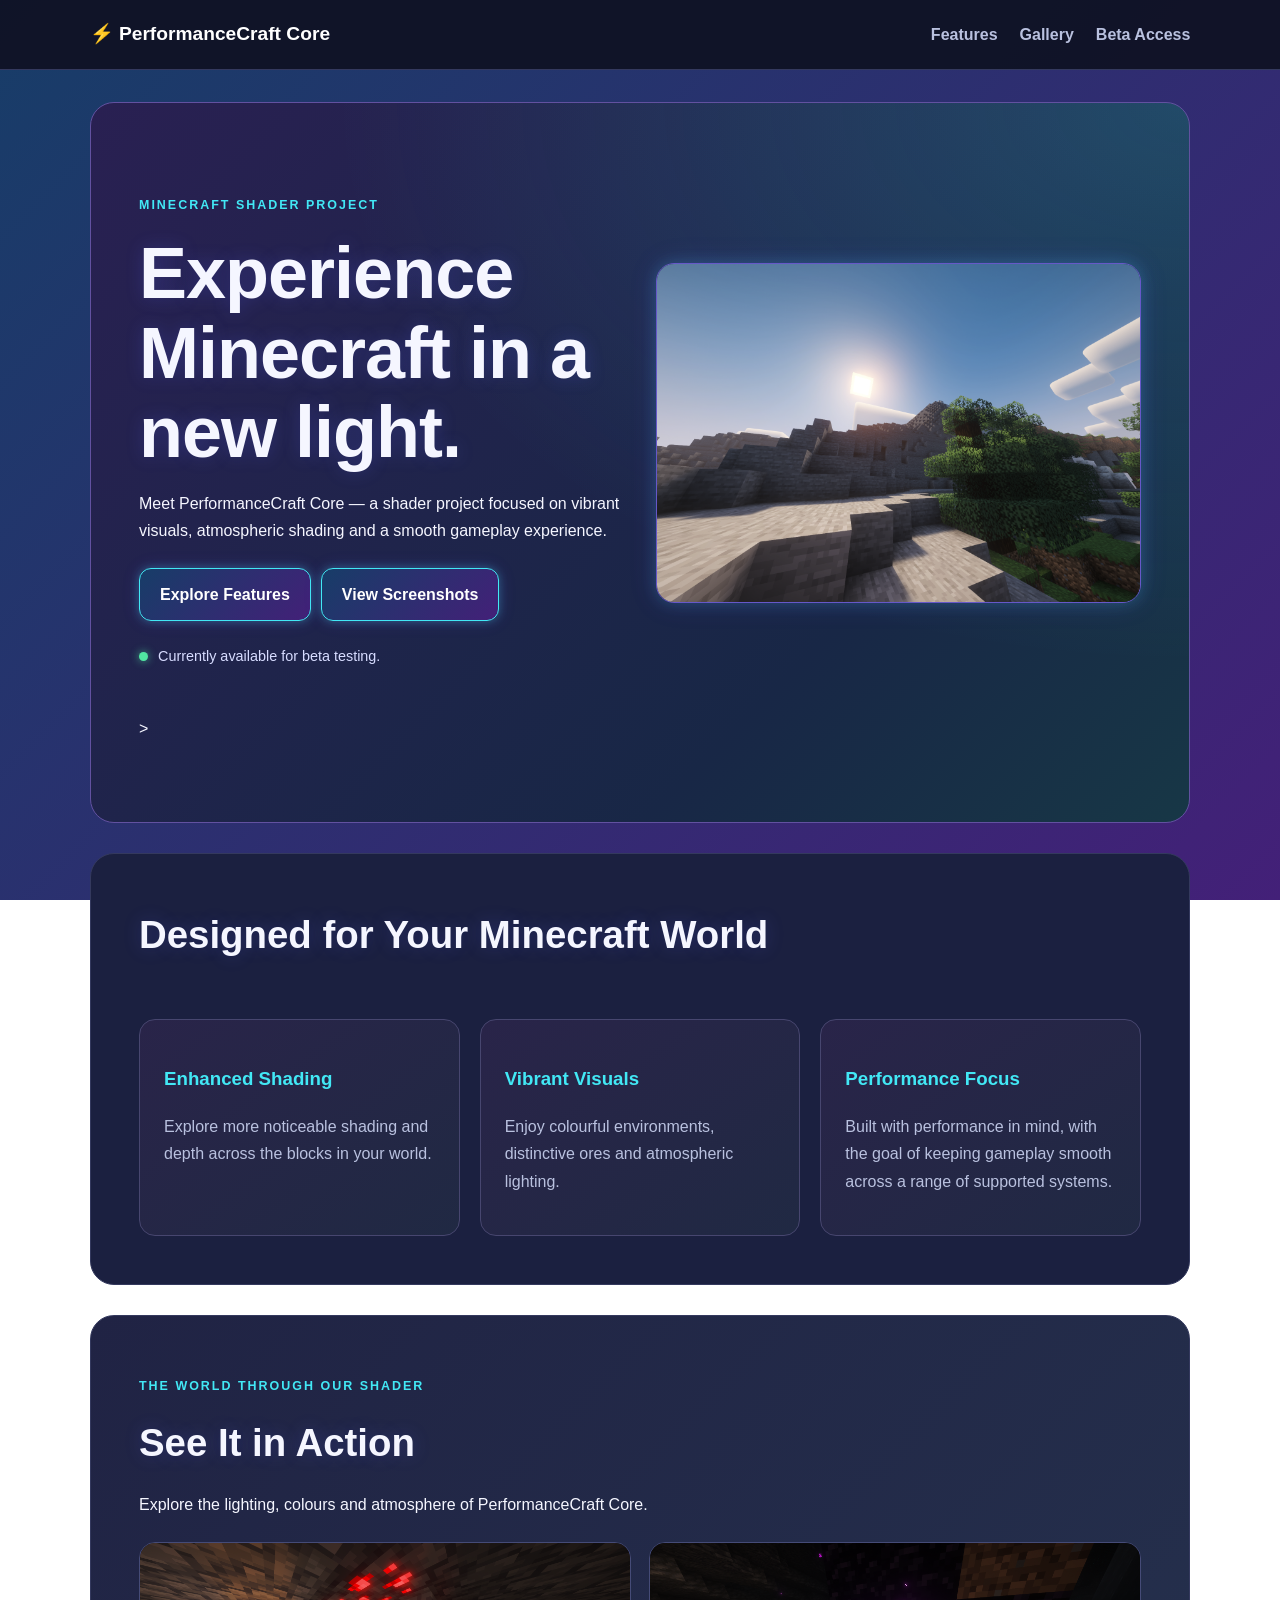
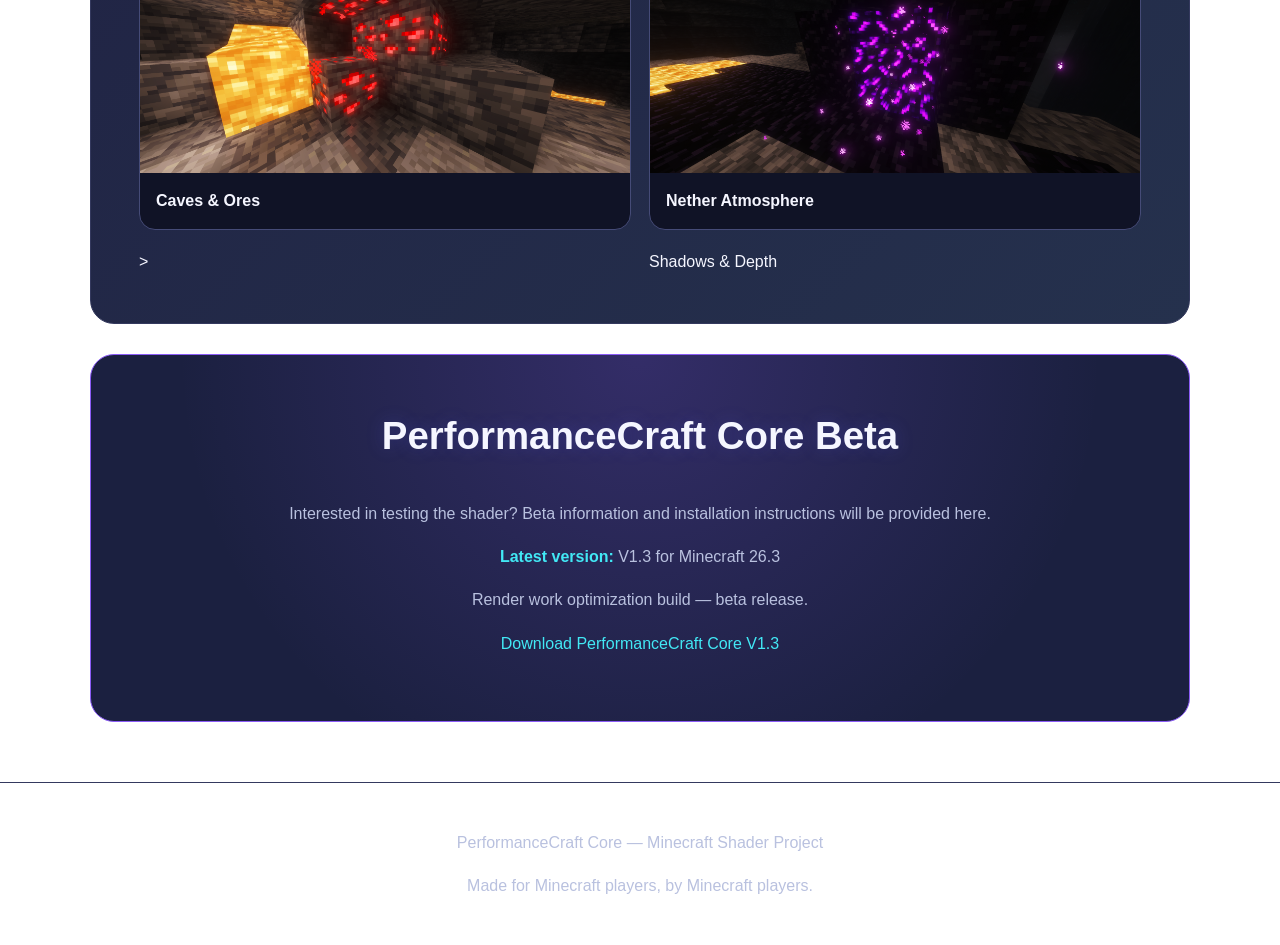
==== index.html @ fed41a75 "Update index.html" ====
<!DOCTYPE html>
<html lang="en">
<head>
  <meta charset="UTF-8">
  <meta name="viewport" content="width=device-width, initial-scale=1.0">

  <title>PerformanceCraft Core | Minecraft Shader</title>
  <link rel="stylesheet" href="Style.css">
  
  <meta name="description"
        content="Discover PerformanceCraft Core, a Minecraft shader project focused on vibrant visuals, enhanced shading and performance.">

</head>
<body>

  <header>
    <a href="#home">⚡ PerformanceCraft Core</a>

    <nav>
      <a href="#features">Features</a>
      <a href="#gallery">Gallery</a>
      <a href="#downloads">Beta Access</a>
    </nav>
  </header>

  <main>

   
<section id="home">
  <div class="hero-content">
    <p class="eyebrow">MINECRAFT SHADER PROJECT</p>

    <h1>Experience Minecraft in a new light.</h1>

    <p>
      Meet PerformanceCraft Core — a shader project
      focused on vibrant visuals, atmospheric shading
      and a smooth gameplay experience.
    </p>

    <div class="hero-buttons">
      <a href="#features">Explore Features</a>
      <a href="#gallery">View Screenshots</a>
    </div>

    <p class="beta-note">
      <span class="status-dot"></span>
      Currently available for beta testing.
    </p>
  </div>

  <img class="hero-image" src="images/images/Hero-Best overall view.png" alt="Minecraft landscape rendered with PerformanceCraft Core">
  >
</section>


    <section id="features">
      <h2>Designed for Your Minecraft World</h2>

      <article>
        <h3>Enhanced Shading</h3>
        <p>
          Explore more noticeable shading and depth
          across the blocks in your world.
        </p>
      </article>

      <article>
        <h3>Vibrant Visuals</h3>
        <p>
          Enjoy colourful environments, distinctive
          ores and atmospheric lighting.
        </p>
      </article>

      <article>
        <h3>Performance Focus</h3>
        <p>
          Built with performance in mind, with the goal
          of keeping gameplay smooth across a range
          of supported systems.
        </p>
      </article>
    </section>

    
<section id="gallery">
  <div class="gallery-heading">
    <div>
      <p class="eyebrow">THE WORLD THROUGH OUR SHADER</p>
      <h2>See It in Action</h2>
      <p>
        Explore the lighting, colours and atmosphere
        of PerformanceCraft Core.
      </p>
    </div>
  </div>

  <div class="gallery-grid">
  
    <figure class="gallery-card">
      <img src="images/images/Gallery-1-Caves & Ores.png" alt="Minecraft cave and ore lighting" loading="lazy">
      <figcaption>Caves & Ores</figcaption>
    </figure>

    <figure class="gallery-card">
      <img
        src="images/images/Gallery-2-Nether.png"
        alt="Minecraft Nether environment"
        loading="lazy"
      >
      <figcaption>Nether Atmosphere</figcaption>
    </figure>

      >
      <figcaption>Shadows & Depth</figcaption>
    </figure>
  </div>
</section>


    <section id="downloads">
      <h2>PerformanceCraft Core Beta</h2>

      <p>
        Interested in testing the shader? Beta information
        and installation instructions will be provided here.
      </p>

      <p>
       <p><strong>Latest version:</strong> V1.3 for Minecraft 26.3</p>

<p>Render work optimization build — beta release.</p>

<p>
  <a href="PerformanceCraft%20Core/PerformanceCraft_Core_V1.3_26.3_Render_Work_Optimization.zip" download>
    Download PerformanceCraft Core V1.3
  </a>
</p>
    </section>

  </main>

  <footer>
    <p>PerformanceCraft Core — Minecraft Shader Project</p>
    <p>Made for Minecraft players, by Minecraft players.</p>
  </footer>

</body>
</html>
---- Style.css ----
/* =================================
   PerformanceCraft Core
   Main website styling
   ================================= */

:root {
  --background: #101326;
  --surface: #1b2040;
  --purple: #8b5cf6;
  --cyan: #42e8f5;
  --pink: #ff72c6;
  --text: #f5f6ff;
  --muted: #b9c1df;
}

* {
  box-sizing: border-box;
}

html {
  scroll-behavior: smooth;
  scroll-padding-top: 90px;
}

body {
  margin: 0;
  font-family: "Segoe UI", Arial, sans-serif;
  background: var(--background);
  color: var(--text);
  line-height: 1.7;
}

a {
  color: var(--cyan);
  text-decoration: none;
}

a:hover {
  color: var(--pink);
}

/* Navigation */

header {
  position: sticky;
  top: 0;
  z-index: 10;
  display: flex;
  justify-content: space-between;
  align-items: center;
  gap: 20px;
  padding: 18px 7%;
  background: rgba(16, 19, 38, 0.96);
  border-bottom: 1px solid #34395e;
}

header > a {
  color: white;
  font-size: 1.2rem;
  font-weight: 800;
}

nav {
  display: flex;
  flex-wrap: wrap;
  gap: 22px;
}

nav a {
  color: var(--muted);
  font-weight: 600;
}

/* Main sections */

main {
  width: min(1100px, 88%);
  margin: 0 auto;
}

section {
  margin: 30px 0;
  padding: 48px;
  border: 1px solid #34395e;
  border-radius: 24px;
  background: var(--surface);
}

/* Welcome section */

#home {
  margin-top: 32px;
  padding: 80px 48px;
  background:
    radial-gradient(
      ellipse at top right,
      rgba(66, 232, 245, 0.19),
      transparent 55%
    ),
    linear-gradient(135deg, #292052, #182746 70%, #173746);
  border-color: #6251a0;
}

#home > p:first-child {
  color: var(--cyan);
  font-weight: 800;
  letter-spacing: 3px;
  font-size: 0.8rem;
}

h1 {
  max-width: 760px;
  margin: 18px 0;
  font-size: clamp(2.5rem, 6vw, 4.5rem);
  line-height: 1.1;
  letter-spacing: -2px;
}

#home > p {
  max-width: 720px;
  color: var(--muted);
}

/* Welcome links as buttons */

#home a {
  display: inline-block;
  margin: 8px 10px 8px 0;
  padding: 12px 20px;
  border: 1px solid var(--cyan);
  border-radius: 12px;
  color: white;
  font-weight: 700;
  transition: transform 0.2s, background 0.2s;
}

#home a:hover {
  transform: translateY(-3px);
  background: rgba(66, 232, 245, 0.14);
}

/* Headings */

h2 {
  margin-top: 0;
  font-size: clamp(1.7rem, 4vw, 2.4rem);
}

h3 {
  color: var(--cyan);
}

section > p {
  color: var(--muted);
}

/* Feature cards */

#features {
  display: grid;
  grid-template-columns: repeat(3, minmax(0, 1fr));
  gap: 20px;
}

#features h2 {
  grid-column: 1 / -1;
}

article {
  padding: 24px;
  border: 1px solid #47466f;
  border-radius: 16px;
  background: linear-gradient(145deg, #292449, #202943);
  transition: transform 0.2s, border-color 0.2s;
}

article:hover {
  transform: translateY(-5px);
  border-color: var(--pink);
}

article p {
  color: var(--muted);
}

/* Gallery */

#gallery {
  background: linear-gradient(135deg, #202344, #25314d);
}

#gallery > p:last-child {
  padding: 24px;
  border: 2px dashed #6251a0;
  border-radius: 14px;
  text-align: center;
}

/* Beta section */

#downloads {
  text-align: center;
  background:
    radial-gradient(
      circle at top,
      rgba(139, 92, 246, 0.22),
      transparent 70%
    ),
    var(--surface);
  border-color: var(--purple);
}

#downloads strong {
  color: var(--cyan);
}

/* Footer */

footer {
  margin-top: 60px;
  padding: 30px 6%;
  border-top: 1px solid #34395e;
  text-align: center;
  color: var(--muted);
}

/* Smaller screens */

@media (max-width: 700px) {
  header {
    align-items: flex-start;
    flex-direction: column;
    padding: 18px 6%;
  }

  nav {
    gap: 14px;
  }

  main {
    width: 92%;
  }

  section {
    padding: 28px 22px;
  }

  #home {
    padding: 48px 24px;
  }

  #features {
    grid-template-columns: 1fr;
  }

  h1 {
    letter-spacing: -1px;
  }
}
/* Hero image layout */

#home {
  display: grid;
  grid-template-columns: 1fr 1fr;
  align-items: center;
  gap: 32px;
  overflow: hidden;
}

.hero-content {
  min-width: 0;
}

.hero-image {
  display: block;
  width: 100%;
  height: 340px;
  object-fit: cover;
  border-radius: 18px;
  border: 1px solid #6251a0;
  box-shadow: 0 0 28px rgba(66, 232, 245, 0.12);
}

.eyebrow {
  color: var(--cyan);
  font-size: 0.78rem;
  font-weight: 800;
  letter-spacing: 2px;
}

.hero-buttons {
  display: flex;
  flex-wrap: wrap;
  gap: 10px;
}

#home .hero-buttons a {
  margin: 8px 0;
}

.beta-note {
  font-size: 0.9rem;
}

.status-dot {
  display: inline-block;
  width: 9px;
  height: 9px;
  margin-right: 6px;
  border-radius: 50%;
  background: #51e6a2;
}

/* Screenshot gallery */

.gallery-heading {
  margin-bottom: 24px;
}

.gallery-heading h2 {
  margin-bottom: 8px;
}

.gallery-grid {
  display: grid;
  grid-template-columns: repeat(2, minmax(0, 1fr));
  gap: 18px;
}

.gallery-card {
  position: relative;
  min-width: 0;
  margin: 0;
  overflow: hidden;
  border: 1px solid #454b77;
  border-radius: 16px;
  background: #101326;
  transition: transform 0.2s, border-color 0.2s;
}

.gallery-card:hover {
  transform: translateY(-4px);
  border-color: var(--cyan);
}

.gallery-card img {
  display: block;
  width: 100%;
  height: 230px;
  object-fit: cover;
}

.gallery-card figcaption {
  padding: 14px 16px;
  color: var(--text);
  font-weight: 700;
}

.gallery-featured {
  grid-column: 1 / -1;
}

.gallery-featured img {
  height: 360px;
}

/* Mobile layout */

@media (max-width: 700px) {
  #home {
    grid-template-columns: 1fr;
  }

  .hero-image {
    height: 240px;
  }

  .gallery-grid {
    grid-template-columns: 1fr;
  }

  .gallery-featured {
    grid-column: auto;
  }

  .gallery-featured img {
    height: 260px;
  }

  .gallery-card img {
    height: 220px;
  }
}
/* ========================================
   PERFORMANCECRAFT CORE — GAMING POLISH
   ======================================== */

/* Smooth scrolling between website sections */
html {
  scroll-behavior: smooth;
}

/* Give headings a little more visual impact */
h1,
h2 {
  text-shadow: 0 0 18px rgba(90, 100, 255, 0.22);
}

#home h1 {
  letter-spacing: -1px;
}

/* Glowing cyan gaming buttons */
.hero-buttons a {
  display: inline-block;
  padding: 11px 17px;
  border: 1px solid #42e8f5;
  border-radius: 8px;
  background: linear-gradient(135deg, #253c77, #342064);
  color: #ffffff;
  font-weight: 700;
  text-decoration: none;
  box-shadow: 0 0 10px rgba(66, 232, 245, 0.15);
  transition:
    transform 0.2s ease,
    box-shadow 0.2s ease,
    background 0.2s ease;
}

/* Brighter glow when hovering over buttons */
.hero-buttons a:hover {
  transform: translateY(-3px);
  background: linear-gradient(135deg, #176c88, #5330a3);
  box-shadow:
    0 0 12px rgba(66, 232, 245, 0.55),
    0 0 28px rgba(111, 74, 255, 0.3);
}

/* Make the hero screenshot stand out */
.hero-image {
  border-color: #6658c8;
  box-shadow:
    0 0 16px rgba(66, 232, 245, 0.16),
    0 0 30px rgba(112, 72, 255, 0.12);
  transition: box-shadow 0.25s ease;
}

.hero-image:hover {
  box-shadow:
    0 0 22px rgba(66, 232, 245, 0.3),
    0 0 38px rgba(112, 72, 255, 0.24);
}

/* Make the beta status feel like a live project */
.beta-note {
  color: #d7dcff;
}

.status-dot {
  box-shadow: 0 0 9px rgba(81, 230, 162, 0.7);
}

/* PERFORMANCECRAFT CORE — CYAN & PURPLE GAMING BUTTONS */

.hero-buttons a {
  background: linear-gradient(135deg, #173d68, #432078) !important;
  color: #ffffff !important;
  border: 1px solid #42e8f5 !important;
  border-radius: 8px;
  box-shadow:
    0 0 10px rgba(66, 232, 245, 0.3),
    0 0 18px rgba(112, 72, 255, 0.16);
  transition: transform 0.2s ease, box-shadow 0.2s ease, background 0.2s ease;
}

.hero-buttons a:hover {
  background: linear-gradient(135deg, #087d99, #6534c5) !important;
  transform: translateY(-3px);
  box-shadow:
    0 0 14px rgba(66, 232, 245, 0.65),
    0 0 30px rgba(112, 72, 255, 0.4);
}

.hero-image {
  border-color: #6658c8;
  box-shadow:
    0 0 16px rgba(66, 232, 245, 0.2),
    0 0 28px rgba(112, 72, 255, 0.16);
  transition: box-shadow 0.25s ease;
}

.hero-image:hover {
  box-shadow:
    0 0 22px rgba(66, 232, 245, 0.4),
    0 0 38px rgba(112, 72, 255, 0.3);
}

/* PERFORMANCECRAFT CORE — GAMING BACKGROUND */

body {
  background: linear-gradient(135deg, #173d68, #432078);
  background-attachment: fixed;
}
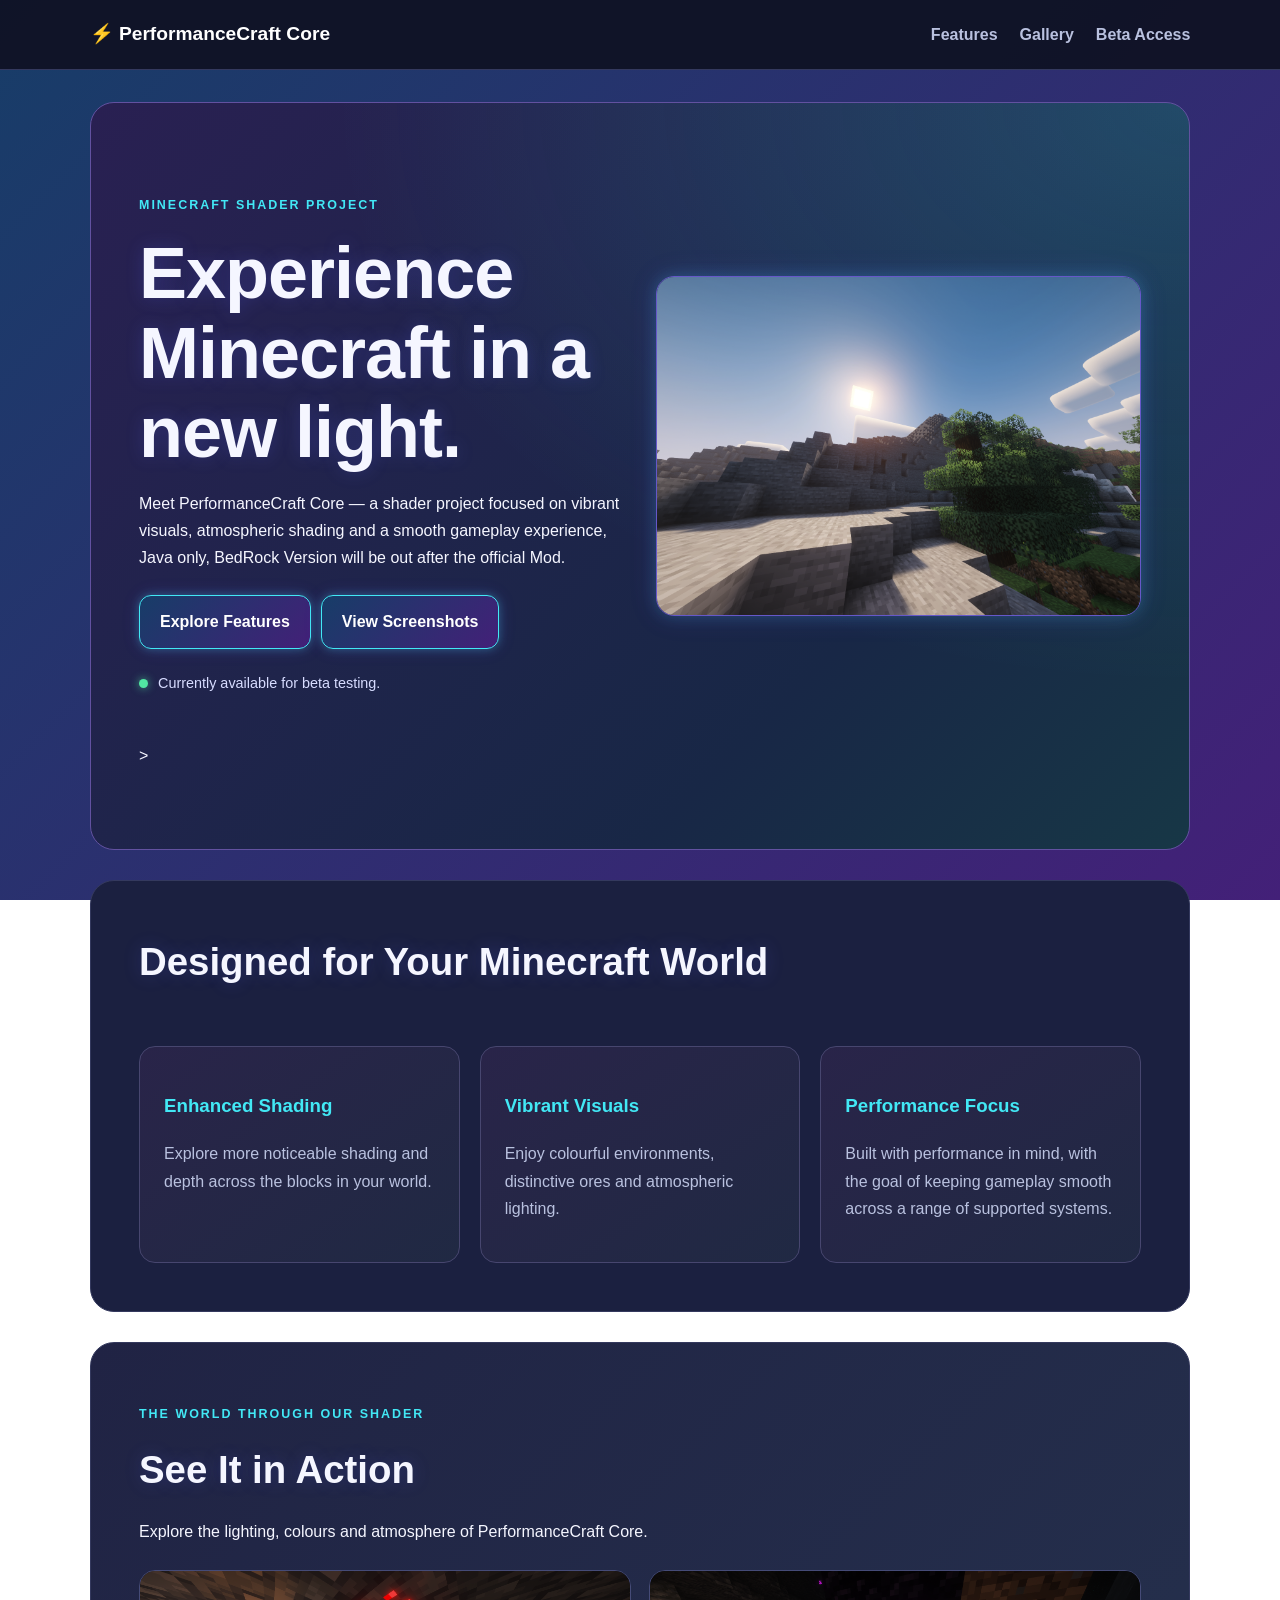
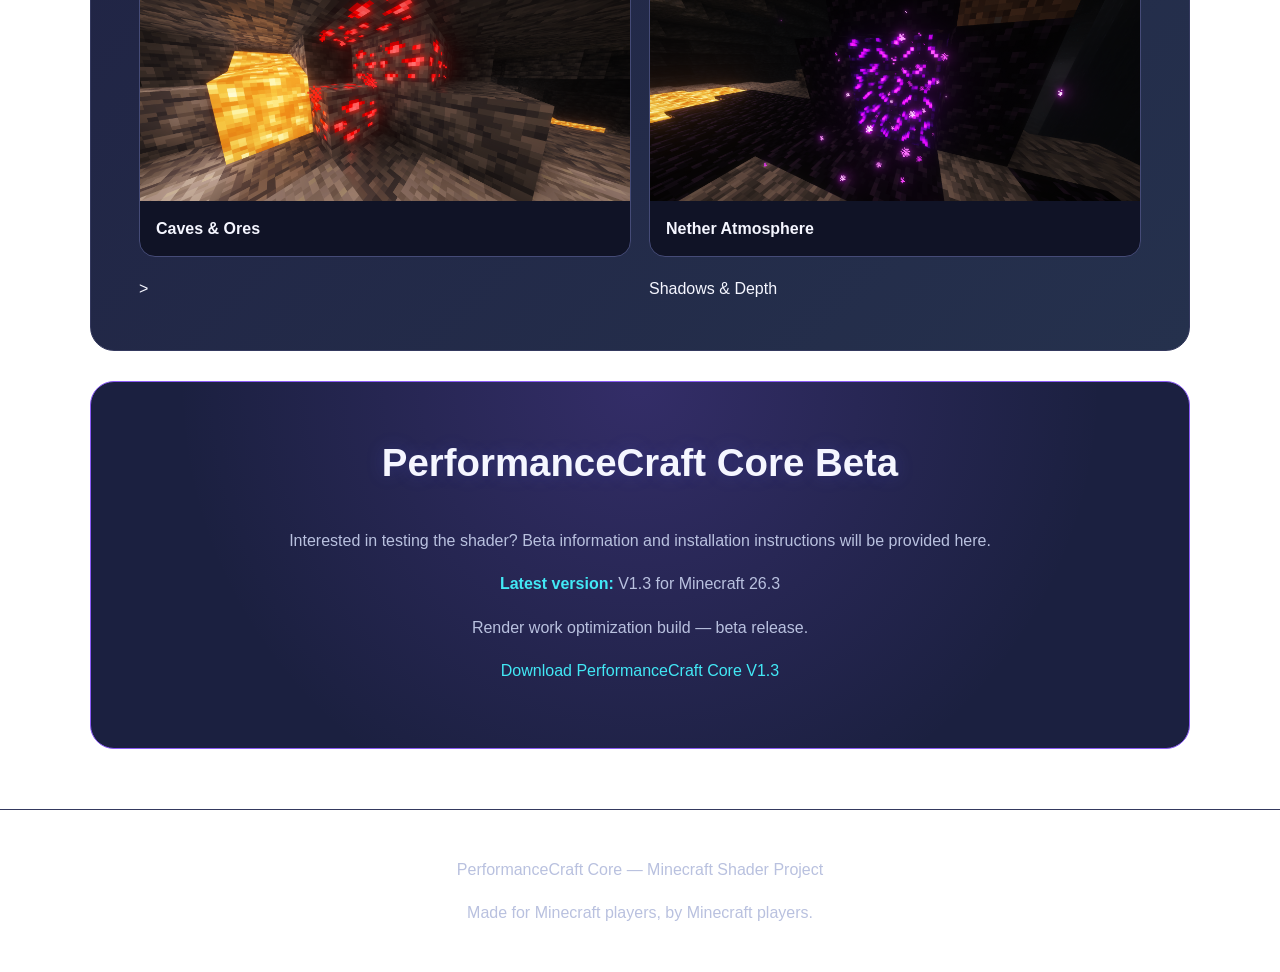
==== commit c6ab6e5a: "Update index.html" ====
--- a/index.html
+++ b/index.html
@@ -36,7 +36,7 @@
     <p>
       Meet PerformanceCraft Core — a shader project
       focused on vibrant visuals, atmospheric shading
-      and a smooth gameplay experience.
+      and a smooth gameplay experience, Java only, BedRock Version will be out after the official Mod.
     </p>
 
     <div class="hero-buttons">
@@ -129,12 +129,12 @@
       </p>
 
       <p>
-       <p><strong>Latest version:</strong> V1.3 for Minecraft 26.3</p>
+      <p><strong>Latest version:</strong> V1.3 for Minecraft 26.3</p>
 
 <p>Render work optimization build — beta release.</p>
 
 <p>
-  <a href="PerformanceCraft%20Core/PerformanceCraft_Core_V1.3_26.3_Render_Work_Optimization.zip" download>
+  <a href="https://github.com/lynaanyoutube/PerformanceCraft-Core/raw/refs/heads/main/PerformanceCraft%20Core/PerformanceCraft_Core_V1.3_26.3_Render_Work_Optimization.zip" download>
     Download PerformanceCraft Core V1.3
   </a>
 </p>
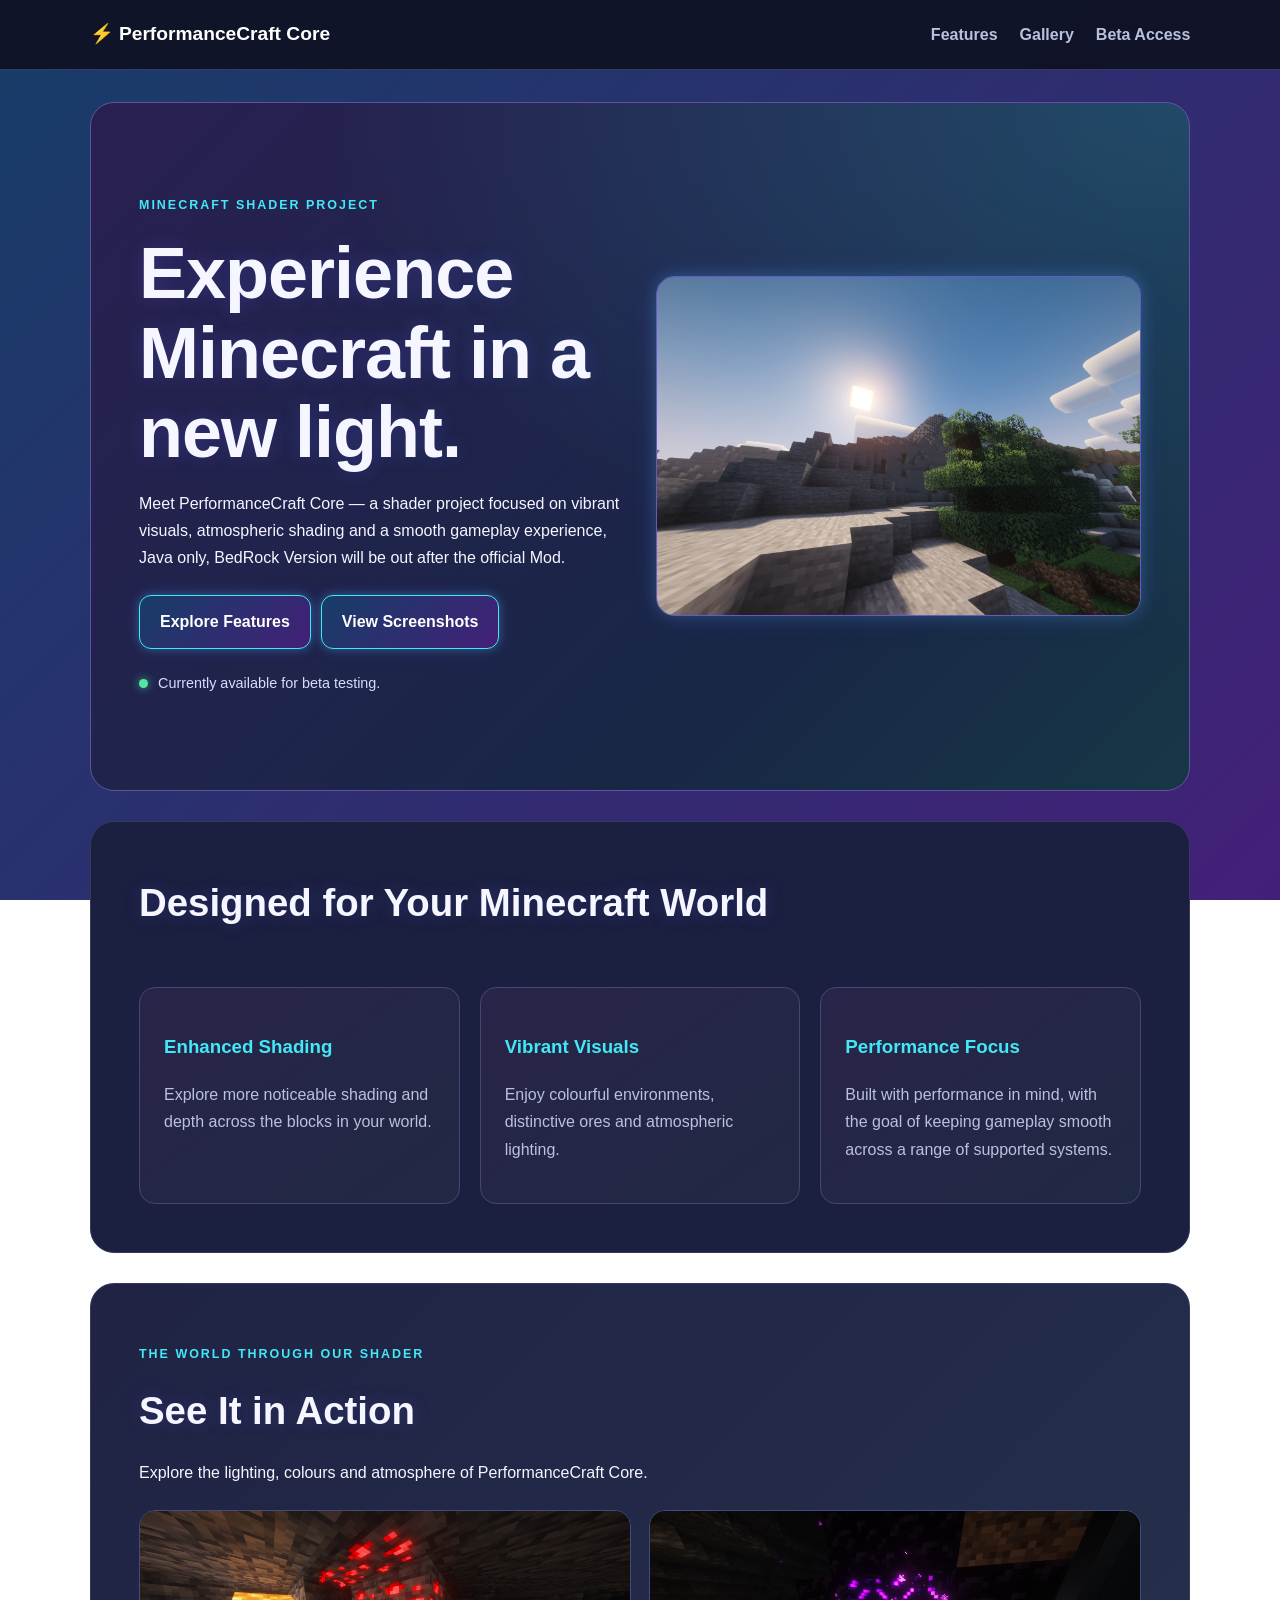
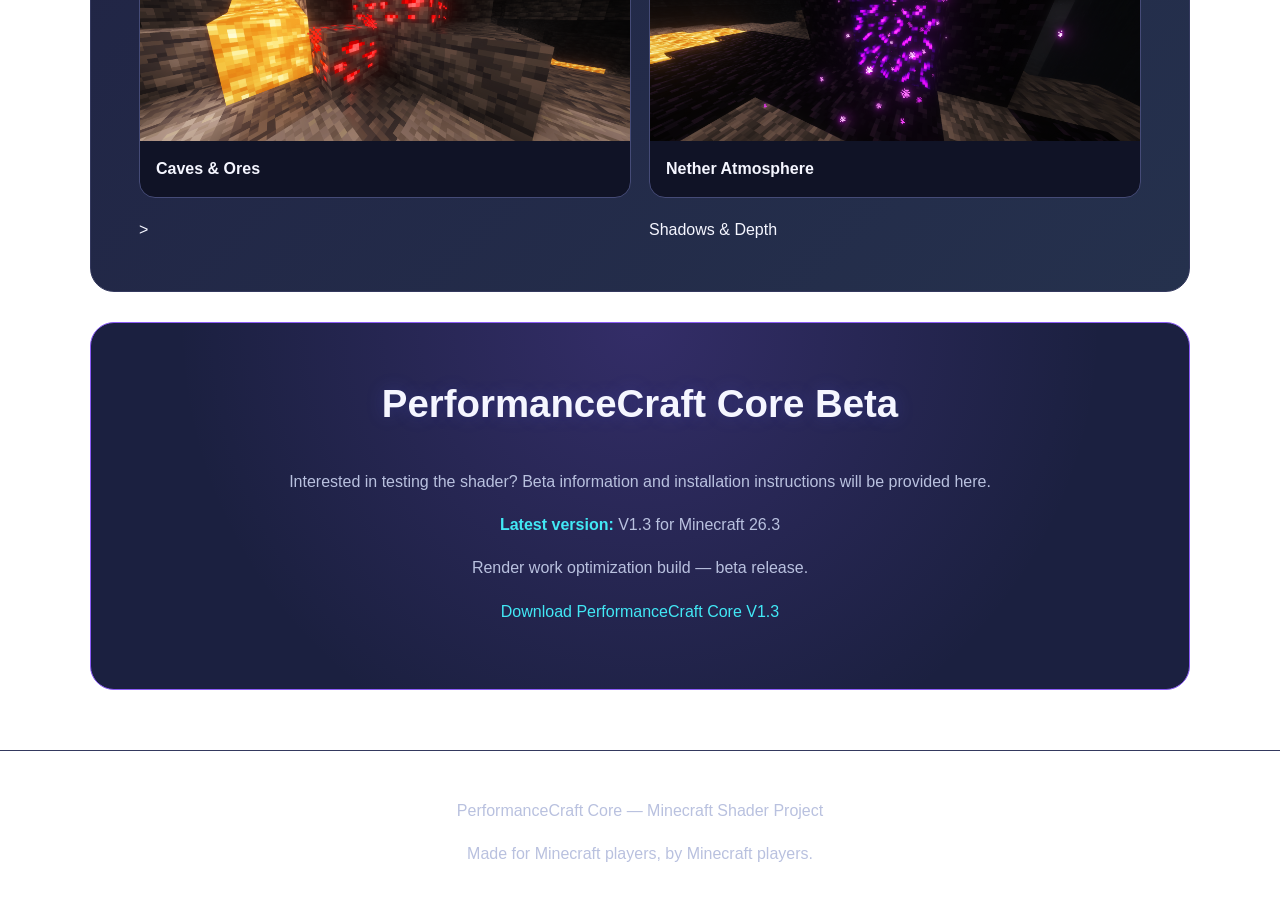
==== commit de5d318b: "Update index.html" ====
--- a/index.html
+++ b/index.html
@@ -51,7 +51,7 @@
   </div>
 
   <img class="hero-image" src="images/images/Hero-Best overall view.png" alt="Minecraft landscape rendered with PerformanceCraft Core">
-  >
+  
 </section>
 
 
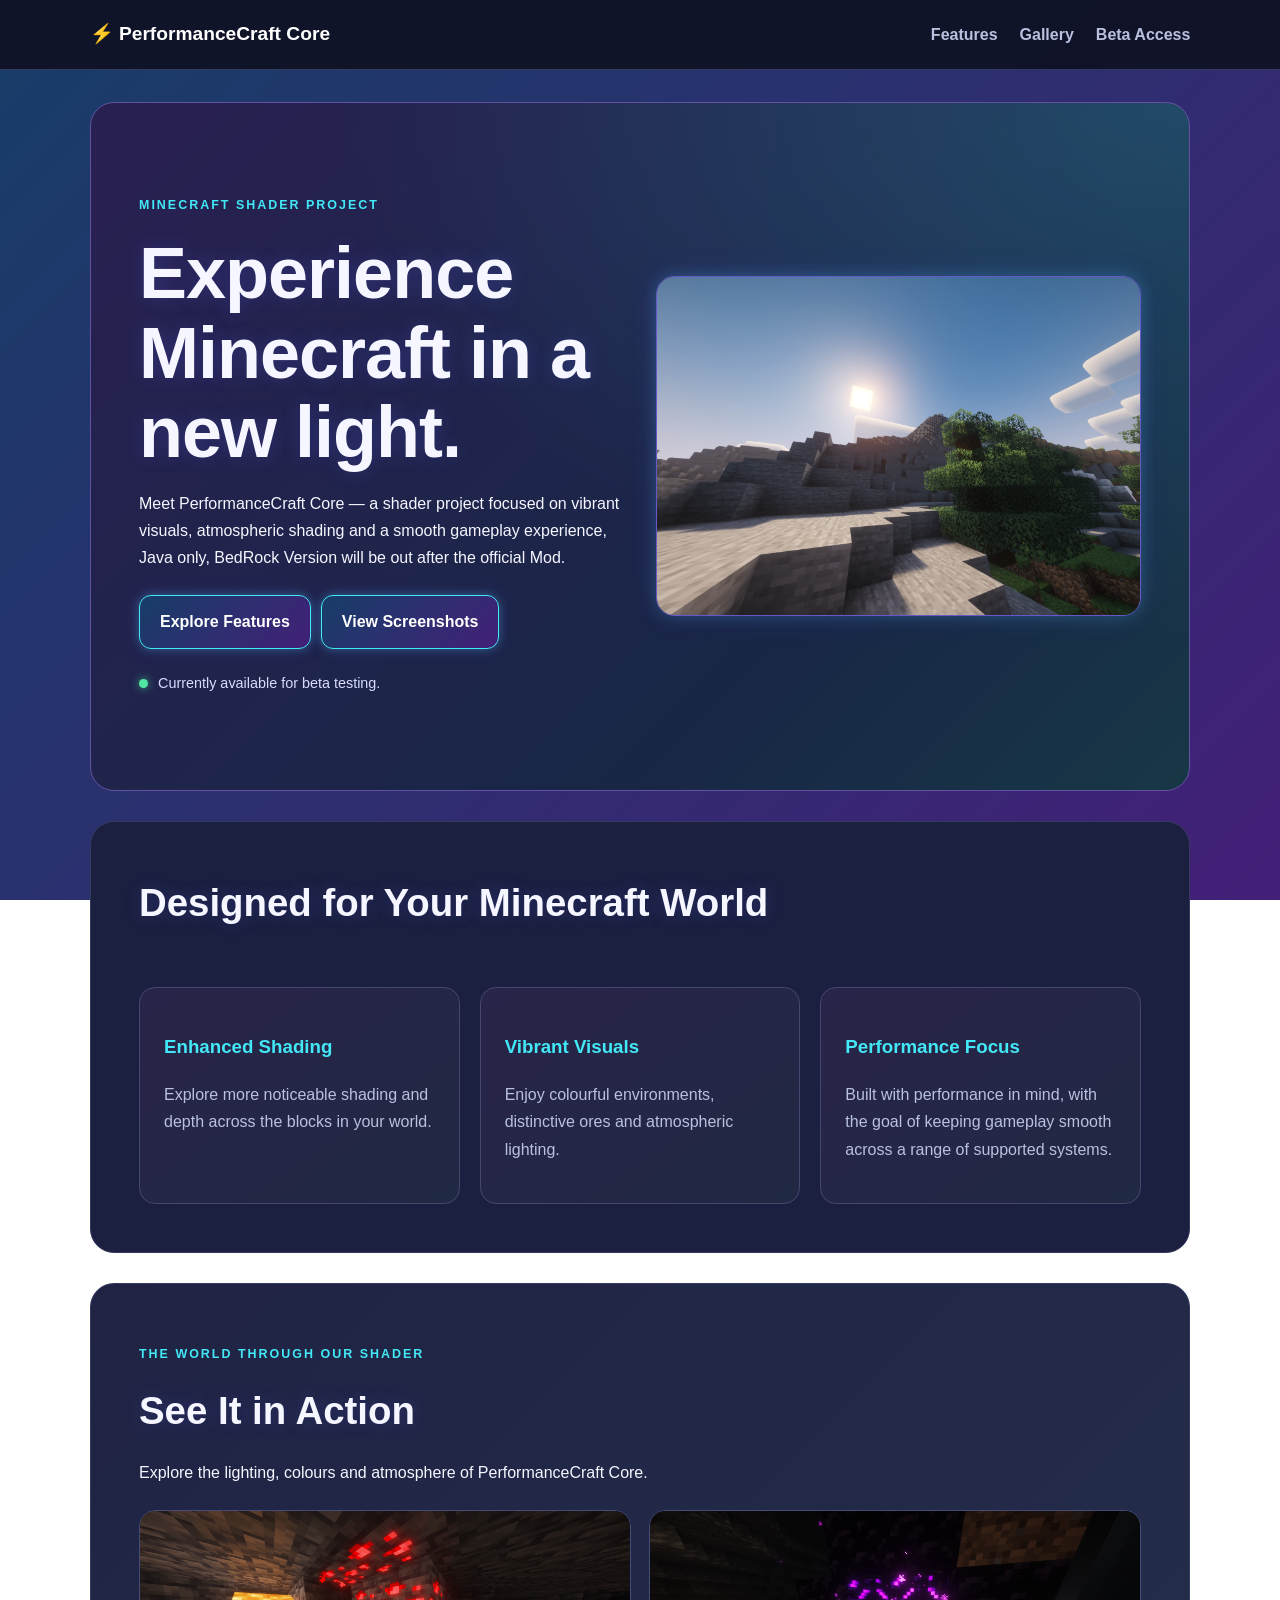
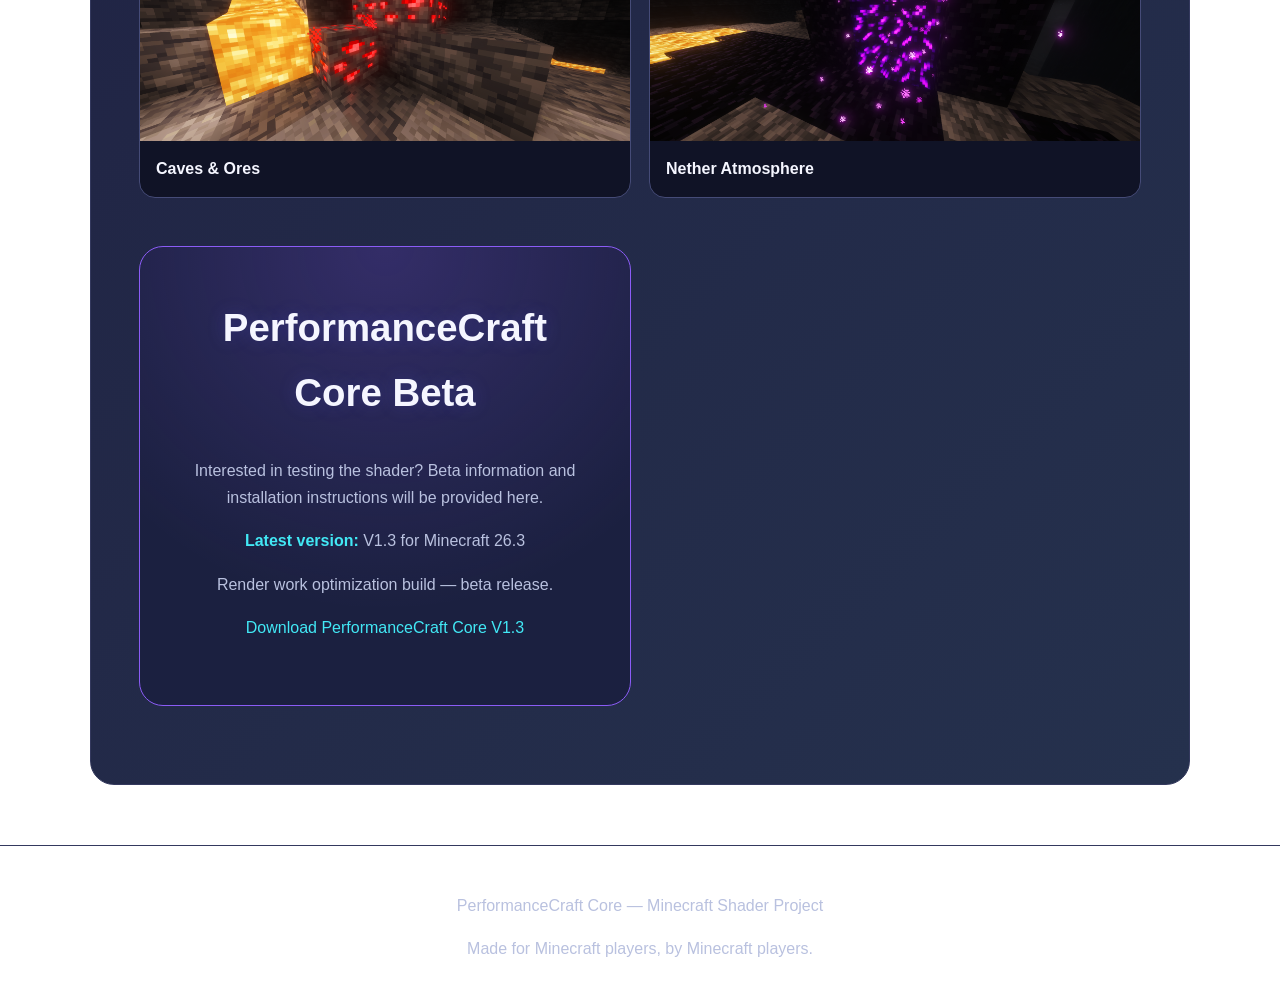
==== commit 0f0f8eb7: "Update index.html" ====
--- a/index.html
+++ b/index.html
@@ -113,13 +113,6 @@
       <figcaption>Nether Atmosphere</figcaption>
     </figure>
 
-      >
-      <figcaption>Shadows & Depth</figcaption>
-    </figure>
-  </div>
-</section>
-
-
     <section id="downloads">
       <h2>PerformanceCraft Core Beta</h2>
 
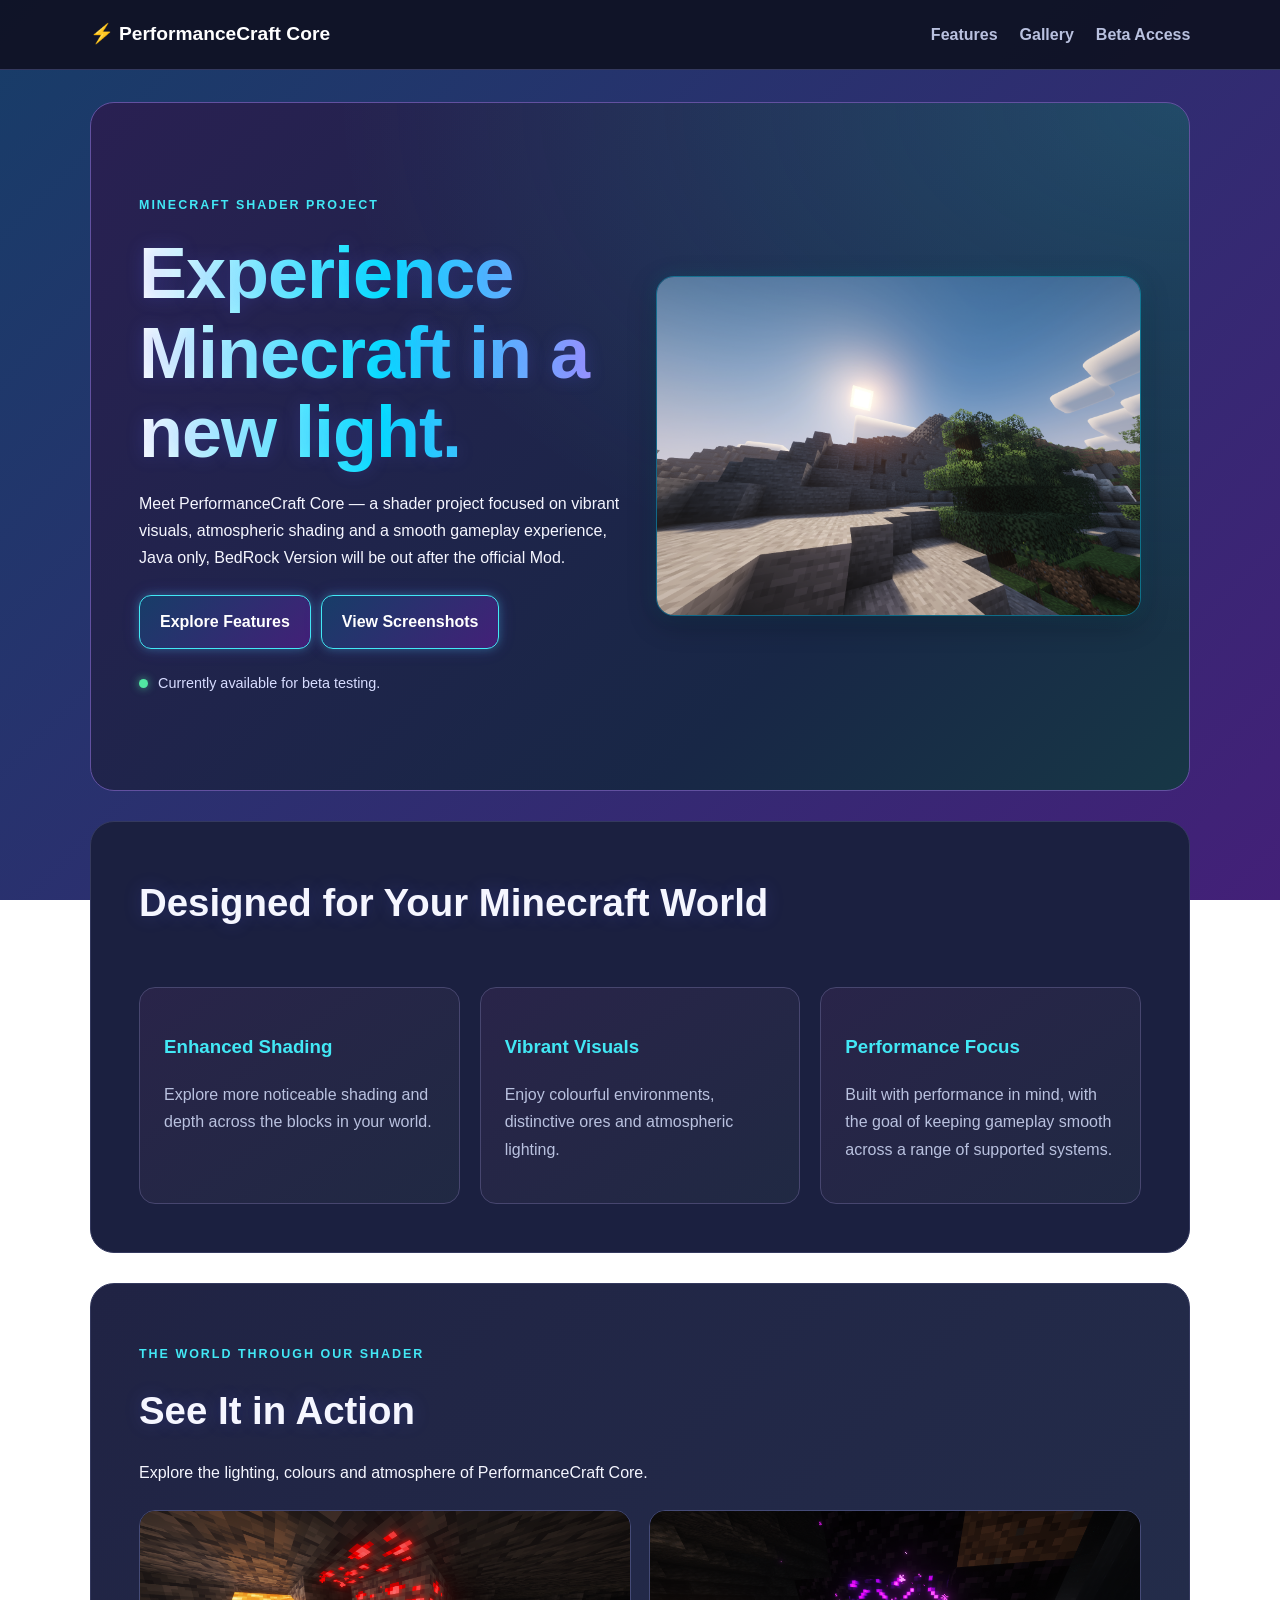
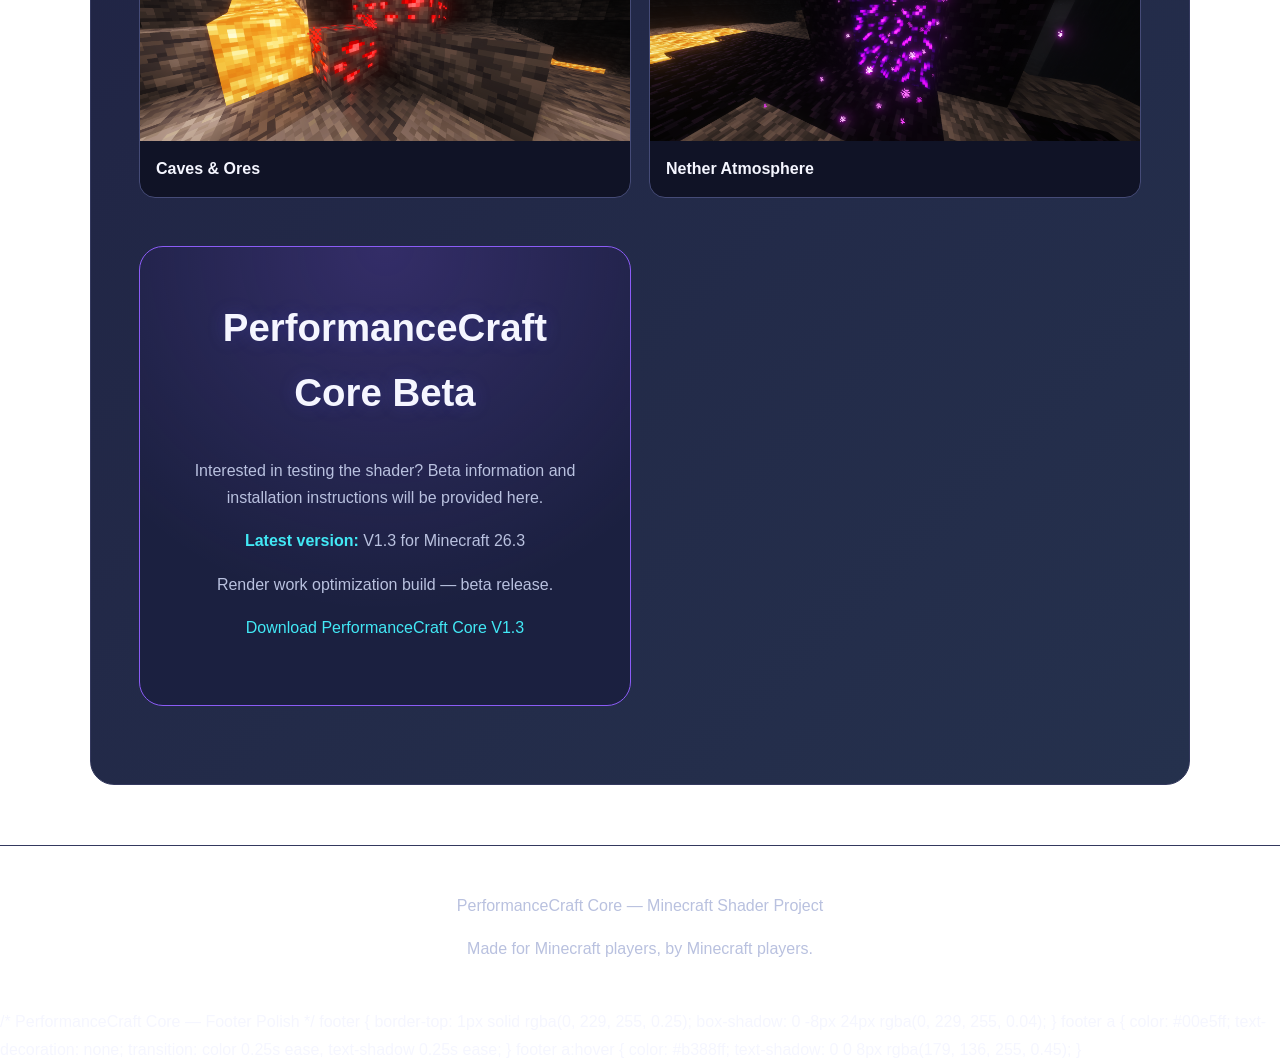
==== commit 99463c12: "Update index.html" ====
--- a/index.html
+++ b/index.html
@@ -143,3 +143,19 @@
 </body>
 </html>
 
+/* PerformanceCraft Core — Footer Polish */
+footer {
+  border-top: 1px solid rgba(0, 229, 255, 0.25);
+  box-shadow: 0 -8px 24px rgba(0, 229, 255, 0.04);
+}
+
+footer a {
+  color: #00e5ff;
+  text-decoration: none;
+  transition: color 0.25s ease, text-shadow 0.25s ease;
+}
+
+footer a:hover {
+  color: #b388ff;
+  text-shadow: 0 0 8px rgba(179, 136, 255, 0.45);
+}
--- a/Style.css
+++ b/Style.css
@@ -1,4 +1,10 @@
-
+/* PerformanceCraft Core — Hero Heading Upgrade */
+#home .hero-content h1 {
+  background: linear-gradient(90deg, #ffffff, #00e5ff, #b388ff);
+  -webkit-background-clip: text;
+  background-clip: text;
+  -webkit-text-fill-color: transparent;
+}
 /* =================================
    PerformanceCraft Core
    Main website styling
@@ -177,7 +183,8 @@
 
 article:hover {
   transform: translateY(-5px);
-  border-color: var(--pink);
+  border-color: #00e5ff;
+  box-shadow: 0 0 18px rgba(0, 229, 255, 0.18);
 }
 
 article p {
@@ -502,4 +509,28 @@
   background: linear-gradient(135deg, #173d68, #432078);
   background-attachment: fixed;
 }
-
+/* PerformanceCraft Core — Visual Polish */
+button,
+a {
+    transition: all 0.25s ease;
+}
+
+button:hover,
+a:hover {
+    filter: brightness(1.15);
+}
+
+button:focus-visible,
+a:focus-visible {
+    outline: 2px solid #00e5ff;
+    outline-offset: 4px;
+}
+
+/* PerformanceCraft Core — Hero Image Polish */
+#home .hero-image {
+  border: 1px solid rgba(0, 229, 255, 0.35);
+  border-radius: 18px;
+  box-shadow:
+    0 8px 28px rgba(0, 0, 0, 0.25),
+    0 0 18px rgba(0, 229, 255, 0.12);
+}
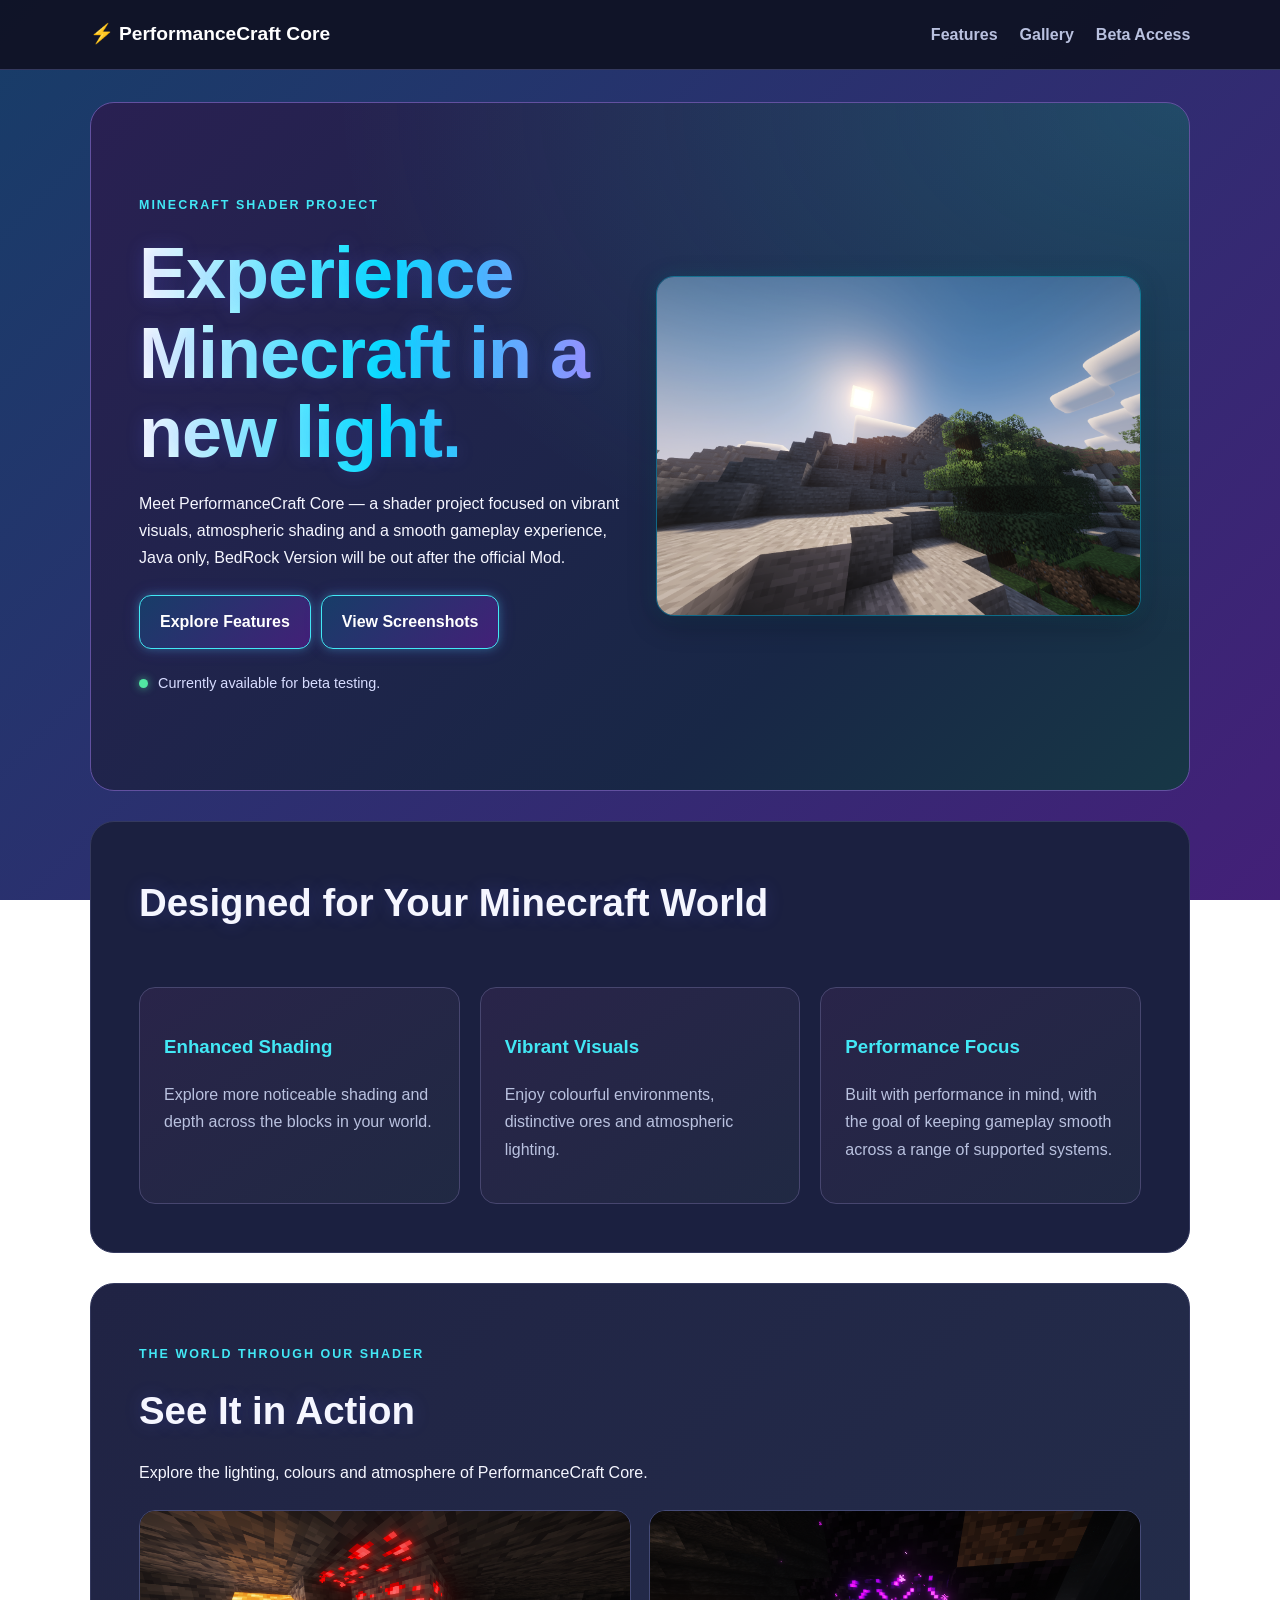
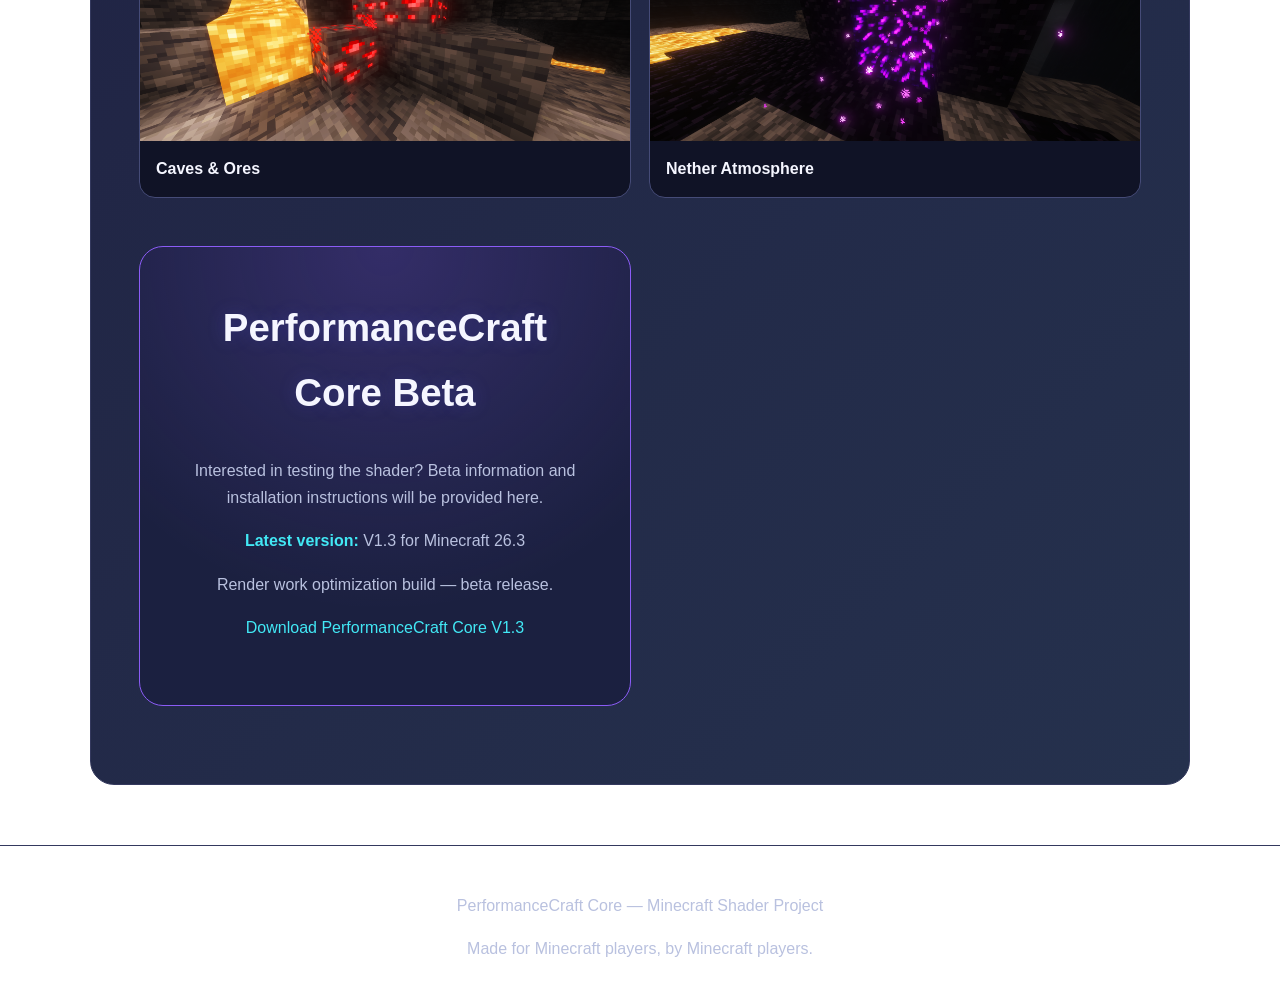
==== commit 72a69a16: "Update index.html" ====
--- a/index.html
+++ b/index.html
@@ -143,19 +143,4 @@
 </body>
 </html>
 
-/* PerformanceCraft Core — Footer Polish */
-footer {
-  border-top: 1px solid rgba(0, 229, 255, 0.25);
-  box-shadow: 0 -8px 24px rgba(0, 229, 255, 0.04);
-}
 
-footer a {
-  color: #00e5ff;
-  text-decoration: none;
-  transition: color 0.25s ease, text-shadow 0.25s ease;
-}
-
-footer a:hover {
-  color: #b388ff;
-  text-shadow: 0 0 8px rgba(179, 136, 255, 0.45);
-}
